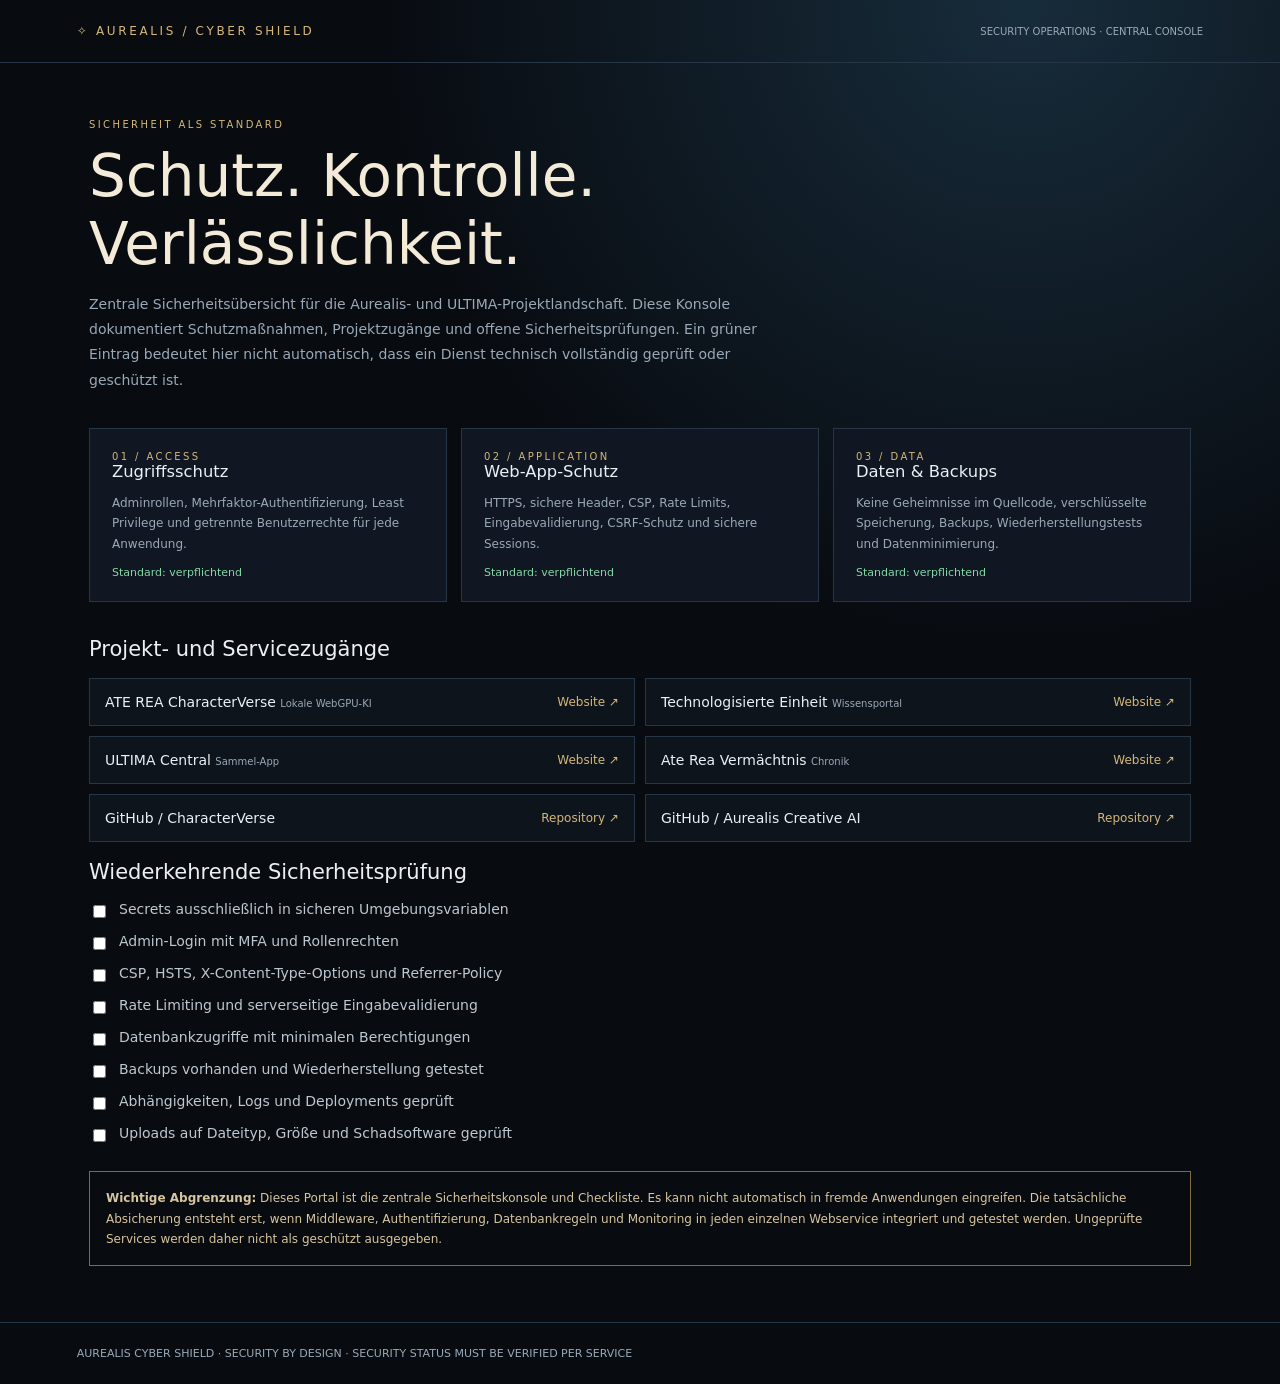
==== cyber-shield/index.html @ 1a5a7880 "Add Aurealis Cyber Shield security console" ====
<!doctype html><html lang="de"><head><meta charset="utf-8"><meta name="viewport" content="width=device-width,initial-scale=1"><meta name="theme-color" content="#080b10"><title>AUREALIS CYBER SHIELD</title><style>
:root{--bg:#080b10;--panel:#101722;--line:#263647;--gold:#d5b779;--green:#83d8a5;--muted:#9aa9b8}*{box-sizing:border-box}body{margin:0;background:radial-gradient(circle at 80% 0,#172c3b,transparent 38%),var(--bg);color:#eaf0f4;font:14px system-ui}header{padding:24px 6vw;border-bottom:1px solid var(--line);display:flex;justify-content:space-between;align-items:center}h1,h2,h3{font-weight:500}h1{font-size:clamp(32px,5vw,58px);margin:12px 0;color:#f3ead8}.brand{letter-spacing:.22em;color:var(--gold);font-size:12px}main{max-width:1150px;margin:auto;padding:56px 24px}.eyebrow{font-size:10px;letter-spacing:.24em;color:var(--gold)}.lead{max-width:700px;color:var(--muted);line-height:1.8}.grid{display:grid;grid-template-columns:repeat(3,1fr);gap:14px;margin:35px 0}.card{background:var(--panel);border:1px solid var(--line);padding:22px}.card h3{margin:0 0 8px}.card p{color:var(--muted);line-height:1.7;font-size:12px}.state{color:var(--green);font-size:11px}.items{display:grid;grid-template-columns:repeat(2,1fr);gap:10px}.item{border:1px solid var(--line);padding:15px;background:#0e141c;display:flex;justify-content:space-between;gap:10px;align-items:center}.item a{color:var(--gold);text-decoration:none;font-size:12px}.tag{font-size:10px;color:var(--muted)}.check{display:flex;gap:10px;align-items:start;margin:12px 0;color:#bdc8d0}.check input{accent-color:#d5b779;margin-top:4px}.notice{border:1px solid #806b43;padding:16px;color:#d8c59e;line-height:1.7;margin-top:26px;font-size:12px}footer{padding:24px 6vw;color:var(--muted);border-top:1px solid var(--line);font-size:11px}@media(max-width:700px){.grid,.items{grid-template-columns:1fr}header{padding:20px}}
</style></head><body><header><div class="brand">✧ AUREALIS / CYBER SHIELD</div><div class="tag">SECURITY OPERATIONS · CENTRAL CONSOLE</div></header><main><div class="eyebrow">SICHERHEIT ALS STANDARD</div><h1>Schutz. Kontrolle.<br>Verlässlichkeit.</h1><p class="lead">Zentrale Sicherheitsübersicht für die Aurealis- und ULTIMA-Projektlandschaft. Diese Konsole dokumentiert Schutzmaßnahmen, Projektzugänge und offene Sicherheitsprüfungen. Ein grüner Eintrag bedeutet hier nicht automatisch, dass ein Dienst technisch vollständig geprüft oder geschützt ist.</p><div class="grid"><article class="card"><div class="eyebrow">01 / ACCESS</div><h3>Zugriffsschutz</h3><p>Adminrollen, Mehrfaktor-Authentifizierung, Least Privilege und getrennte Benutzerrechte für jede Anwendung.</p><div class="state">Standard: verpflichtend</div></article><article class="card"><div class="eyebrow">02 / APPLICATION</div><h3>Web-App-Schutz</h3><p>HTTPS, sichere Header, CSP, Rate Limits, Eingabevalidierung, CSRF-Schutz und sichere Sessions.</p><div class="state">Standard: verpflichtend</div></article><article class="card"><div class="eyebrow">03 / DATA</div><h3>Daten & Backups</h3><p>Keine Geheimnisse im Quellcode, verschlüsselte Speicherung, Backups, Wiederherstellungstests und Datenminimierung.</p><div class="state">Standard: verpflichtend</div></article></div>
<h2>Projekt- und Servicezugänge</h2><div class="items">
<div class="item"><span>ATE REA CharacterVerse <small class="tag">Lokale WebGPU-KI</small></span><a href="https://ate-rea-characterverse.onrender.com">Website ↗</a></div>
<div class="item"><span>Technologisierte Einheit <small class="tag">Wissensportal</small></span><a href="https://technologisierte-einheit.onrender.com">Website ↗</a></div>
<div class="item"><span>ULTIMA Central <small class="tag">Sammel-App</small></span><a href="https://ultima-central-45ne.onrender.com">Website ↗</a></div>
<div class="item"><span>Ate Rea Vermächtnis <small class="tag">Chronik</small></span><a href="https://ate-rea-vermachtnis.onrender.com">Website ↗</a></div>
<div class="item"><span>GitHub / CharacterVerse</span><a href="https://github.com/gaussa72-boop/ate-rea-characterverse">Repository ↗</a></div>
<div class="item"><span>GitHub / Aurealis Creative AI</span><a href="https://github.com/gaussa72-boop/Aurealis-Creative-AI">Repository ↗</a></div>
</div>
<h2>Wiederkehrende Sicherheitsprüfung</h2><div id="checks">
<label class="check"><input type="checkbox"> Secrets ausschließlich in sicheren Umgebungsvariablen</label>
<label class="check"><input type="checkbox"> Admin-Login mit MFA und Rollenrechten</label>
<label class="check"><input type="checkbox"> CSP, HSTS, X-Content-Type-Options und Referrer-Policy</label>
<label class="check"><input type="checkbox"> Rate Limiting und serverseitige Eingabevalidierung</label>
<label class="check"><input type="checkbox"> Datenbankzugriffe mit minimalen Berechtigungen</label>
<label class="check"><input type="checkbox"> Backups vorhanden und Wiederherstellung getestet</label>
<label class="check"><input type="checkbox"> Abhängigkeiten, Logs und Deployments geprüft</label>
<label class="check"><input type="checkbox"> Uploads auf Dateityp, Größe und Schadsoftware geprüft</label>
</div>
<div class="notice"><strong>Wichtige Abgrenzung:</strong> Dieses Portal ist die zentrale Sicherheitskonsole und Checkliste. Es kann nicht automatisch in fremde Anwendungen eingreifen. Die tatsächliche Absicherung entsteht erst, wenn Middleware, Authentifizierung, Datenbankregeln und Monitoring in jeden einzelnen Webservice integriert und getestet werden. Ungeprüfte Services werden daher nicht als geschützt ausgegeben.</div></main><footer>AUREALIS CYBER SHIELD · SECURITY BY DESIGN · SECURITY STATUS MUST BE VERIFIED PER SERVICE</footer></body></html>
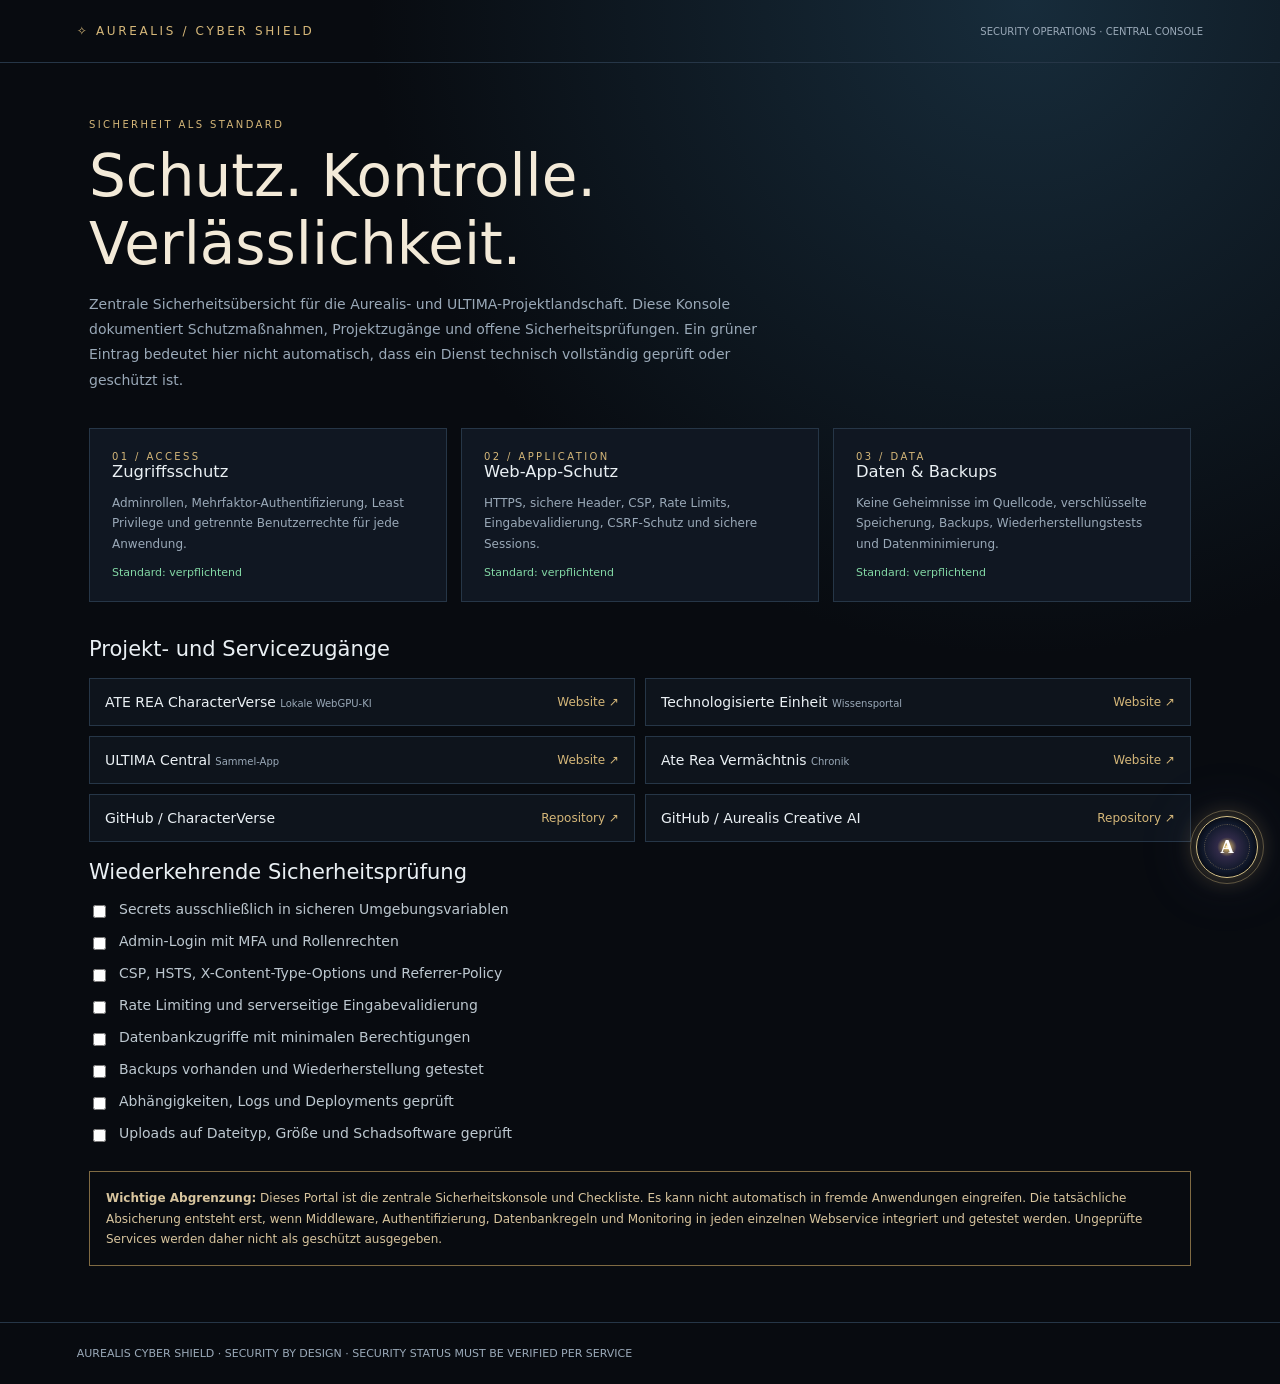
==== commit 68a68dad: "Use repository-local AITE bundle for offline-capable site UI" ====
--- a/cyber-shield/index.html
+++ b/cyber-shield/index.html
@@ -19,4 +19,5 @@
 <label class="check"><input type="checkbox"> Abhängigkeiten, Logs und Deployments geprüft</label>
 <label class="check"><input type="checkbox"> Uploads auf Dateityp, Größe und Schadsoftware geprüft</label>
 </div>
-<div class="notice"><strong>Wichtige Abgrenzung:</strong> Dieses Portal ist die zentrale Sicherheitskonsole und Checkliste. Es kann nicht automatisch in fremde Anwendungen eingreifen. Die tatsächliche Absicherung entsteht erst, wenn Middleware, Authentifizierung, Datenbankregeln und Monitoring in jeden einzelnen Webservice integriert und getestet werden. Ungeprüfte Services werden daher nicht als geschützt ausgegeben.</div></main><footer>AUREALIS CYBER SHIELD · SECURITY BY DESIGN · SECURITY STATUS MUST BE VERIFIED PER SERVICE</footer></body></html>+<div class="notice"><strong>Wichtige Abgrenzung:</strong> Dieses Portal ist die zentrale Sicherheitskonsole und Checkliste. Es kann nicht automatisch in fremde Anwendungen eingreifen. Die tatsächliche Absicherung entsteht erst, wenn Middleware, Authentifizierung, Datenbankregeln und Monitoring in jeden einzelnen Webservice integriert und getestet werden. Ungeprüfte Services werden daher nicht als geschützt ausgegeben.</div></main><footer>AUREALIS CYBER SHIELD · SECURITY BY DESIGN · SECURITY STATUS MUST BE VERIFIED PER SERVICE</footer><script>window.AITE_CONFIG={persona:"tech",ollamaModel:"qwen2.5:3b"};</script><script src="/static/aite/aite.js" defer></script>
+</body></html>
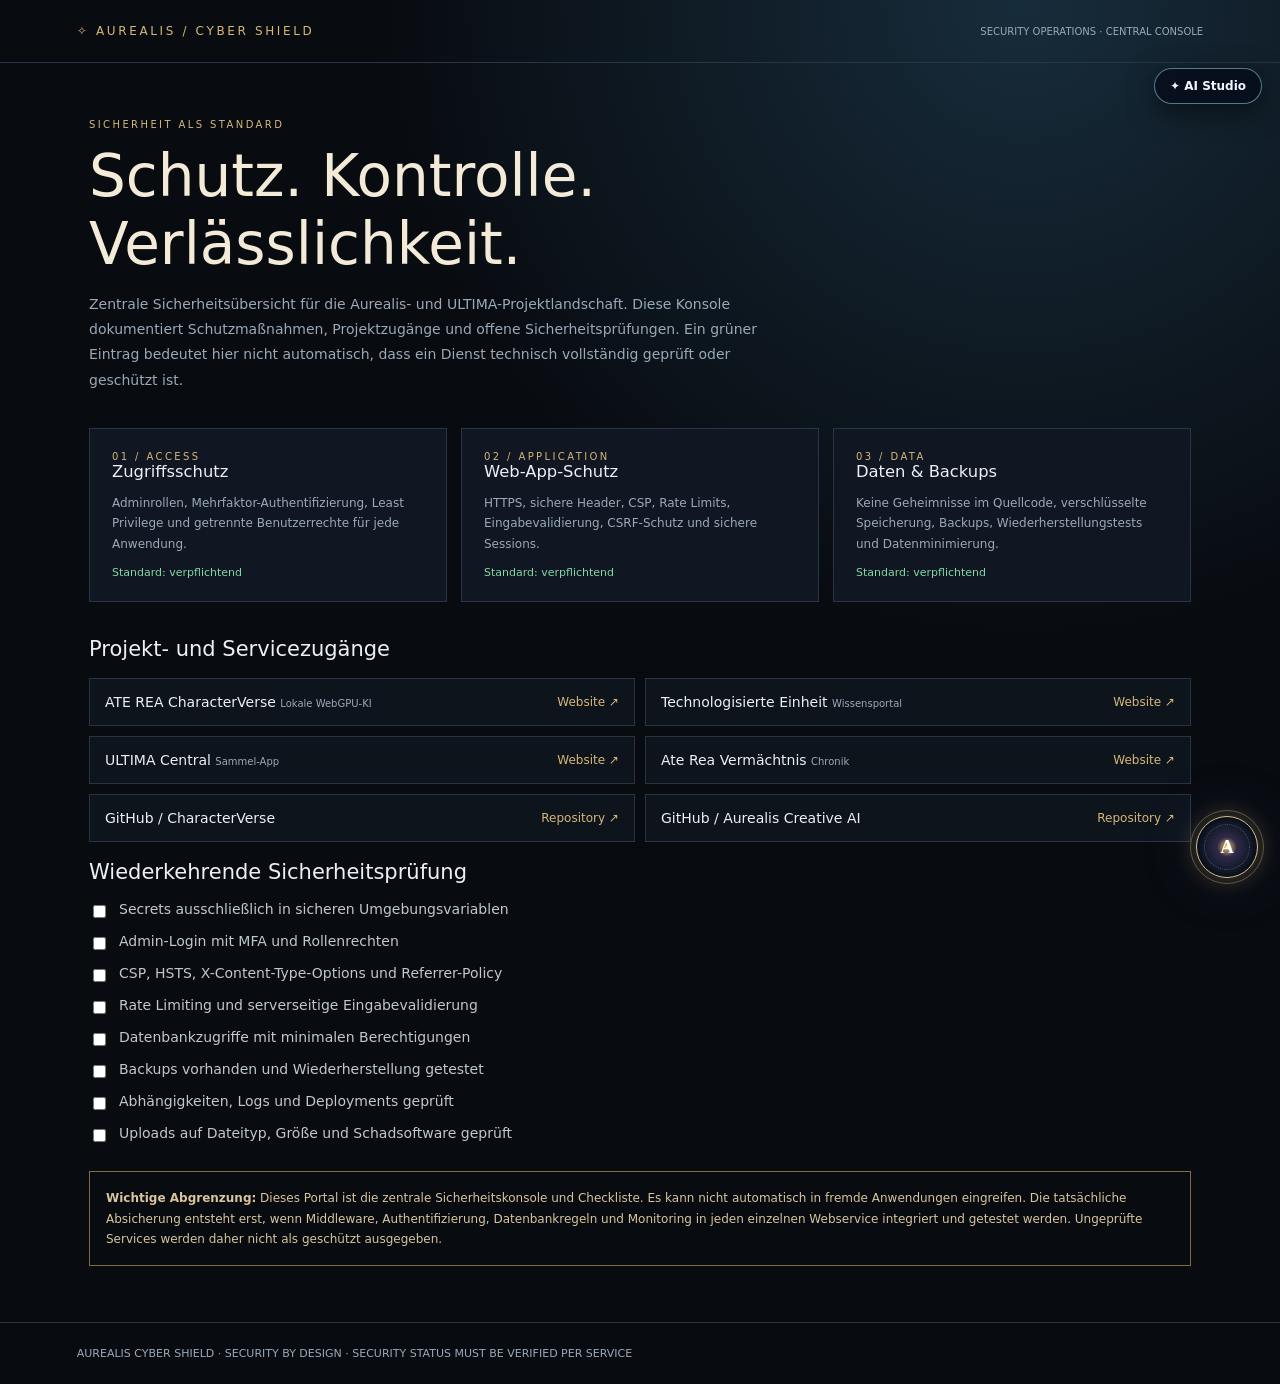
==== commit db78b301: "Add AI Studio link to Aurealis Cyber Shield microsite" ====
--- a/cyber-shield/index.html
+++ b/cyber-shield/index.html
@@ -19,5 +19,5 @@
 <label class="check"><input type="checkbox"> Abhängigkeiten, Logs und Deployments geprüft</label>
 <label class="check"><input type="checkbox"> Uploads auf Dateityp, Größe und Schadsoftware geprüft</label>
 </div>
-<div class="notice"><strong>Wichtige Abgrenzung:</strong> Dieses Portal ist die zentrale Sicherheitskonsole und Checkliste. Es kann nicht automatisch in fremde Anwendungen eingreifen. Die tatsächliche Absicherung entsteht erst, wenn Middleware, Authentifizierung, Datenbankregeln und Monitoring in jeden einzelnen Webservice integriert und getestet werden. Ungeprüfte Services werden daher nicht als geschützt ausgegeben.</div></main><footer>AUREALIS CYBER SHIELD · SECURITY BY DESIGN · SECURITY STATUS MUST BE VERIFIED PER SERVICE</footer><script>window.AITE_CONFIG={persona:"tech",ollamaModel:"qwen2.5:3b"};</script><script src="/static/aite/aite.js" defer></script>
-</body></html>+<div class="notice"><strong>Wichtige Abgrenzung:</strong> Dieses Portal ist die zentrale Sicherheitskonsole und Checkliste. Es kann nicht automatisch in fremde Anwendungen eingreifen. Die tatsächliche Absicherung entsteht erst, wenn Middleware, Authentifizierung, Datenbankregeln und Monitoring in jeden einzelnen Webservice integriert und getestet werden. Ungeprüfte Services werden daher nicht als geschützt ausgegeben.</div></main><footer>AUREALIS CYBER SHIELD · SECURITY BY DESIGN · SECURITY STATUS MUST BE VERIFIED PER SERVICE</footer><script>window.AITE_CONFIG={persona:"tech",localModel:"qwen3.5:4b"};</script><script src="/static/aite/aite.js" defer></script>
+<a id="project-ai-studio-link" href="/ai-studio.html">✦ AI Studio</a><style>#project-ai-studio-link{position:fixed;top:68px;right:18px;z-index:2147483000;padding:10px 15px;border:1px solid #8fdcf088;border-radius:999px;background:rgba(8,14,28,.94);color:#f2f7ff;font:700 12px system-ui;text-decoration:none;box-shadow:0 8px 28px #0008}</style></body></html>
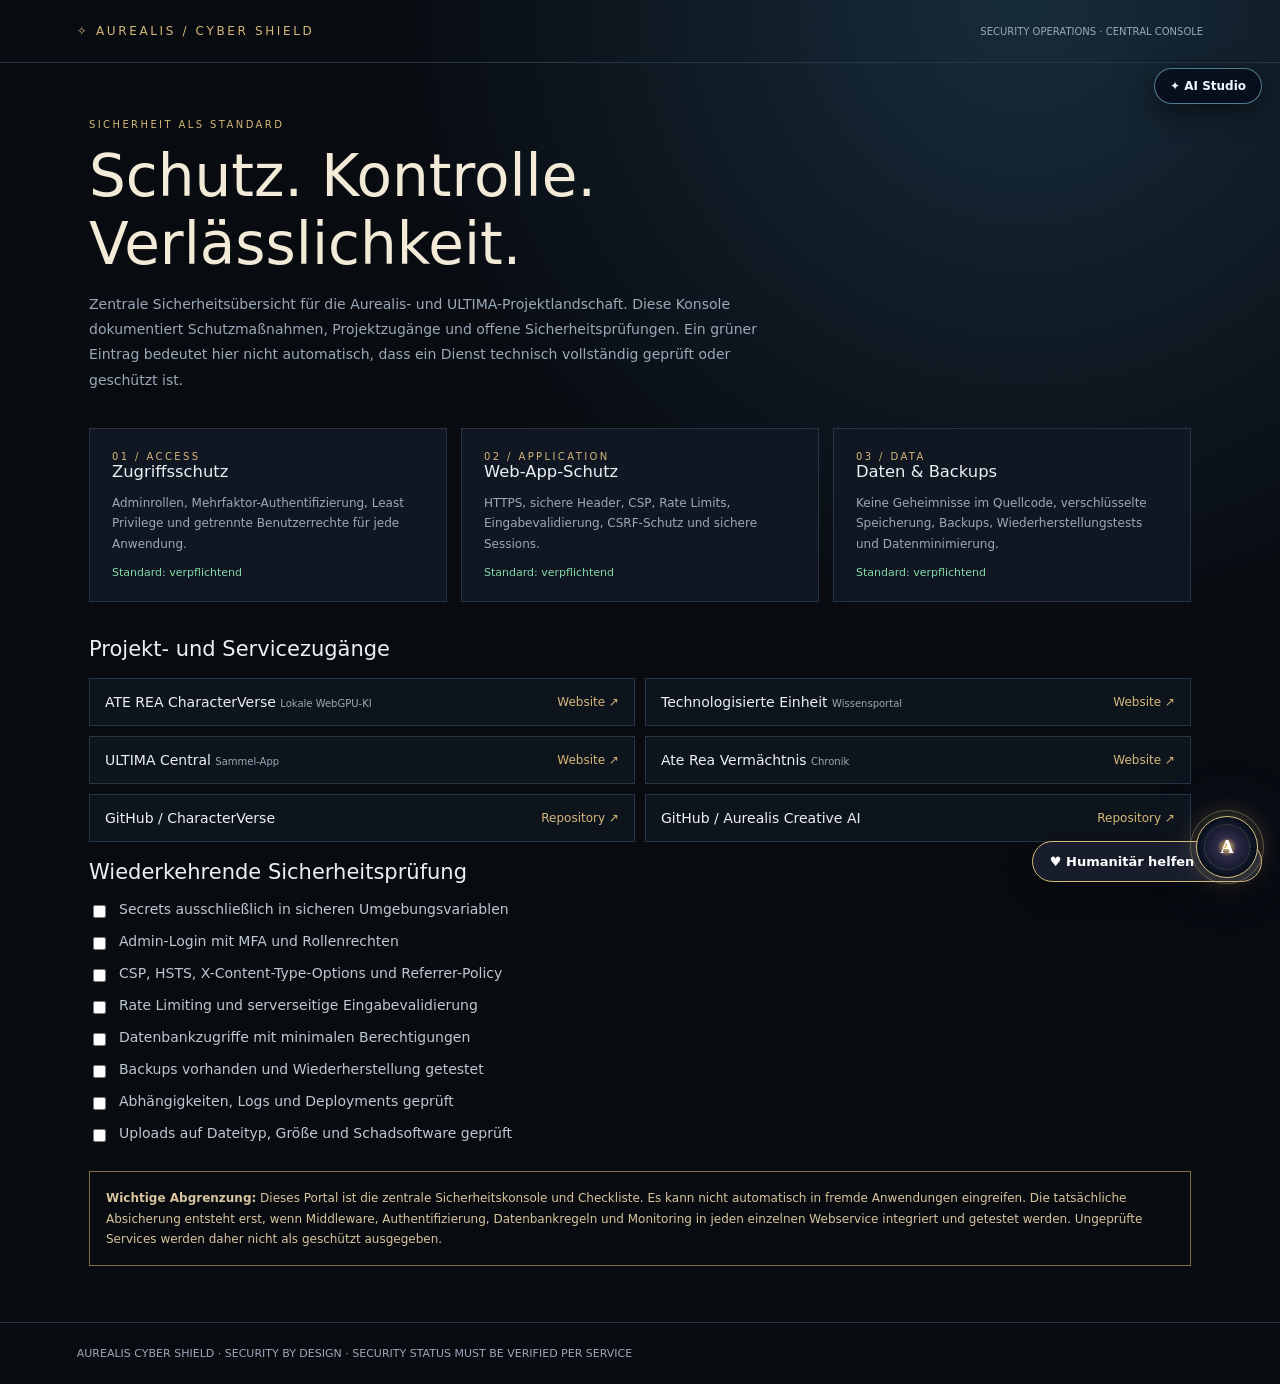
==== commit cb4a2e75: "Add humanitarian revenue commitment and Bitcoin donation option" ====
--- a/cyber-shield/index.html
+++ b/cyber-shield/index.html
@@ -20,4 +20,4 @@
 <label class="check"><input type="checkbox"> Uploads auf Dateityp, Größe und Schadsoftware geprüft</label>
 </div>
 <div class="notice"><strong>Wichtige Abgrenzung:</strong> Dieses Portal ist die zentrale Sicherheitskonsole und Checkliste. Es kann nicht automatisch in fremde Anwendungen eingreifen. Die tatsächliche Absicherung entsteht erst, wenn Middleware, Authentifizierung, Datenbankregeln und Monitoring in jeden einzelnen Webservice integriert und getestet werden. Ungeprüfte Services werden daher nicht als geschützt ausgegeben.</div></main><footer>AUREALIS CYBER SHIELD · SECURITY BY DESIGN · SECURITY STATUS MUST BE VERIFIED PER SERVICE</footer><script>window.AITE_CONFIG={persona:"tech",localModel:"qwen3.5:4b"};</script><script src="/static/aite/aite.js" defer></script>
-<a id="project-ai-studio-link" href="/ai-studio.html">✦ AI Studio</a><style>#project-ai-studio-link{position:fixed;top:68px;right:18px;z-index:2147483000;padding:10px 15px;border:1px solid #8fdcf088;border-radius:999px;background:rgba(8,14,28,.94);color:#f2f7ff;font:700 12px system-ui;text-decoration:none;box-shadow:0 8px 28px #0008}</style></body></html>+<a id="project-ai-studio-link" href="/ai-studio.html">✦ AI Studio</a><style>#project-ai-studio-link{position:fixed;top:68px;right:18px;z-index:2147483000;padding:10px 15px;border:1px solid #8fdcf088;border-radius:999px;background:rgba(8,14,28,.94);color:#f2f7ff;font:700 12px system-ui;text-decoration:none;box-shadow:0 8px 28px #0008}</style><style id="humanitarian-donation-style">#humanitarian-donation-launch{position:fixed;right:18px;bottom:18px;z-index:2147483000;border:1px solid #d8bb78;background:#171d2a;color:#fff;border-radius:999px;padding:12px 17px;font:700 13px system-ui;box-shadow:0 8px 28px #0005;cursor:pointer}#humanitarian-donation-panel{position:fixed;right:18px;bottom:72px;z-index:2147483000;width:min(360px,calc(100vw - 36px));background:#111827;color:#f8fafc;border:1px solid #b89a5b;border-radius:16px;padding:19px;box-shadow:0 15px 45px #0008;font:14px/1.5 system-ui;display:none}#humanitarian-donation-panel h3{margin:0 0 8px;color:#f1d69b}#humanitarian-donation-panel p{margin:8px 0;color:#d1d5db}#humanitarian-donation-panel .hd-address{display:block;overflow-wrap:anywhere;background:#202b3b;border-radius:8px;padding:10px;font:12px/1.5 monospace;color:#9ee7e5}#humanitarian-donation-panel button,#humanitarian-donation-panel a{display:inline-block;margin:8px 7px 0 0;padding:9px 12px;border-radius:8px;border:1px solid #b89a5b;background:#b89a5b;color:#111827;text-decoration:none;font-weight:700;cursor:pointer}#humanitarian-donation-panel .hd-close{background:transparent;color:#fff}</style><div id="humanitarian-donation-panel" role="dialog"><h3>20 % für humanitäre Zwecke</h3><p>Wir sagen zu, 20 % der Einnahmen dieser Website für humanitäre Zwecke bereitzustellen. Spenden und ihre Verwendung sollen transparent dokumentiert werden.</p><p>Freiwillige Bitcoin-Spende:</p><span class="hd-address">bc1q4q7lujkr8mcv9e7suet524uxjfwlaxm7aelq5y</span><a href="bitcoin:bc1q4q7lujkr8mcv9e7suet524uxjfwlaxm7aelq5y">Mit Bitcoin spenden</a><button id="hd-copy" type="button">Adresse kopieren</button><a href="https://mempool.space/address/bc1q4q7lujkr8mcv9e7suet524uxjfwlaxm7aelq5y" target="_blank" rel="noopener">Transaktionen ansehen</a><button class="hd-close" id="hd-close" type="button">Schließen</button><p style="font-size:11px;color:#9ca3af">Die Adresse wurde vom Website-Betreiber angegeben. Eine Zahlung wird nicht automatisch ausgelöst. Empfänger und Belege der humanitären Mittelverwendung müssen separat offengelegt werden.</p></div><button id="humanitarian-donation-launch" type="button">♥ Humanitär helfen · 20 %</button><script id="humanitarian-donation-script">(()=>{if(window.__humanitarianDonationInstalled)return;window.__humanitarianDonationInstalled=true;const p=document.getElementById("humanitarian-donation-panel"),b=document.getElementById("humanitarian-donation-launch");if(!p||!b)return;b.addEventListener("click",()=>p.style.display=p.style.display==="block"?"none":"block");document.getElementById("hd-close")?.addEventListener("click",()=>p.style.display="none");document.getElementById("hd-copy")?.addEventListener("click",async()=>{const a="bc1q4q7lujkr8mcv9e7suet524uxjfwlaxm7aelq5y";try{await navigator.clipboard.writeText(a);document.getElementById("hd-copy").textContent="Kopiert ✓"}catch(e){const t=document.createElement("textarea");t.value=a;document.body.appendChild(t);t.select();try{document.execCommand("copy")}catch(_){}t.remove()}})})();</script></body></html>
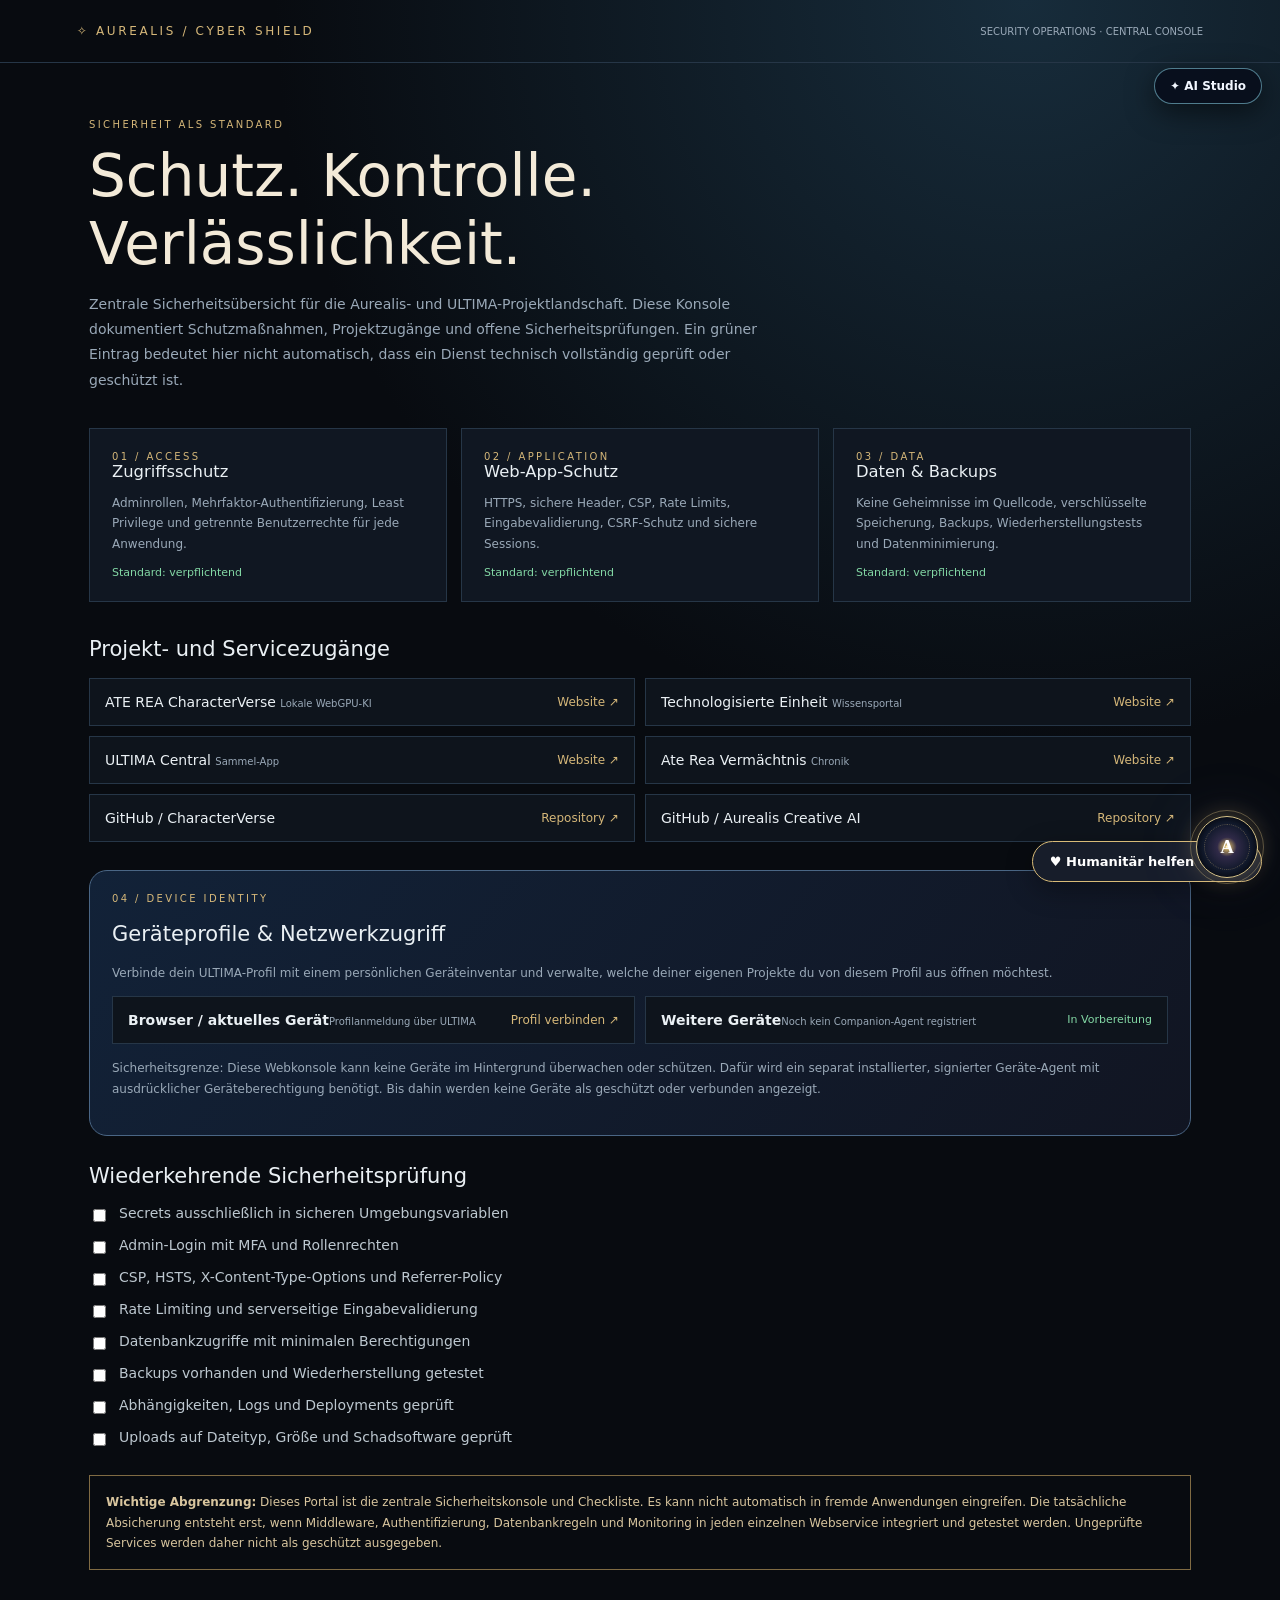
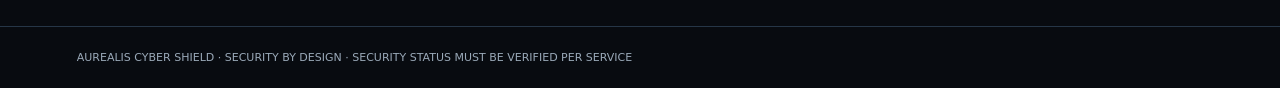
==== commit 7bc8d368: "Add transparent ULTIMA device profile connection area to Cyber Shield" ====
--- a/cyber-shield/index.html
+++ b/cyber-shield/index.html
@@ -9,6 +9,15 @@
 <div class="item"><span>GitHub / CharacterVerse</span><a href="https://github.com/gaussa72-boop/ate-rea-characterverse">Repository ↗</a></div>
 <div class="item"><span>GitHub / Aurealis Creative AI</span><a href="https://github.com/gaussa72-boop/Aurealis-Creative-AI">Repository ↗</a></div>
 </div>
+<section class="card" style="margin:28px 0;border-radius:18px;background:linear-gradient(130deg,#122238,#111522);border-color:#4a6685">
+<div class="eyebrow">04 / DEVICE IDENTITY</div><h2>Geräteprofile & Netzwerkzugriff</h2>
+<p>Verbinde dein ULTIMA-Profil mit einem persönlichen Geräteinventar und verwalte, welche deiner eigenen Projekte du von diesem Profil aus öffnen möchtest.</p>
+<div class="items">
+<div class="item"><span><b>Browser / aktuelles Gerät</b><small class="tag">Profilanmeldung über ULTIMA</small></span><a href="https://ultima-membership-api.onrender.com/portal" target="_blank" rel="noopener noreferrer">Profil verbinden ↗</a></div>
+<div class="item"><span><b>Weitere Geräte</b><small class="tag">Noch kein Companion-Agent registriert</small></span><span class="state">In Vorbereitung</span></div>
+</div>
+<p class="tag" style="line-height:1.8;margin-top:14px">Sicherheitsgrenze: Diese Webkonsole kann keine Geräte im Hintergrund überwachen oder schützen. Dafür wird ein separat installierter, signierter Geräte-Agent mit ausdrücklicher Geräteberechtigung benötigt. Bis dahin werden keine Geräte als geschützt oder verbunden angezeigt.</p>
+</section>
 <h2>Wiederkehrende Sicherheitsprüfung</h2><div id="checks">
 <label class="check"><input type="checkbox"> Secrets ausschließlich in sicheren Umgebungsvariablen</label>
 <label class="check"><input type="checkbox"> Admin-Login mit MFA und Rollenrechten</label>
